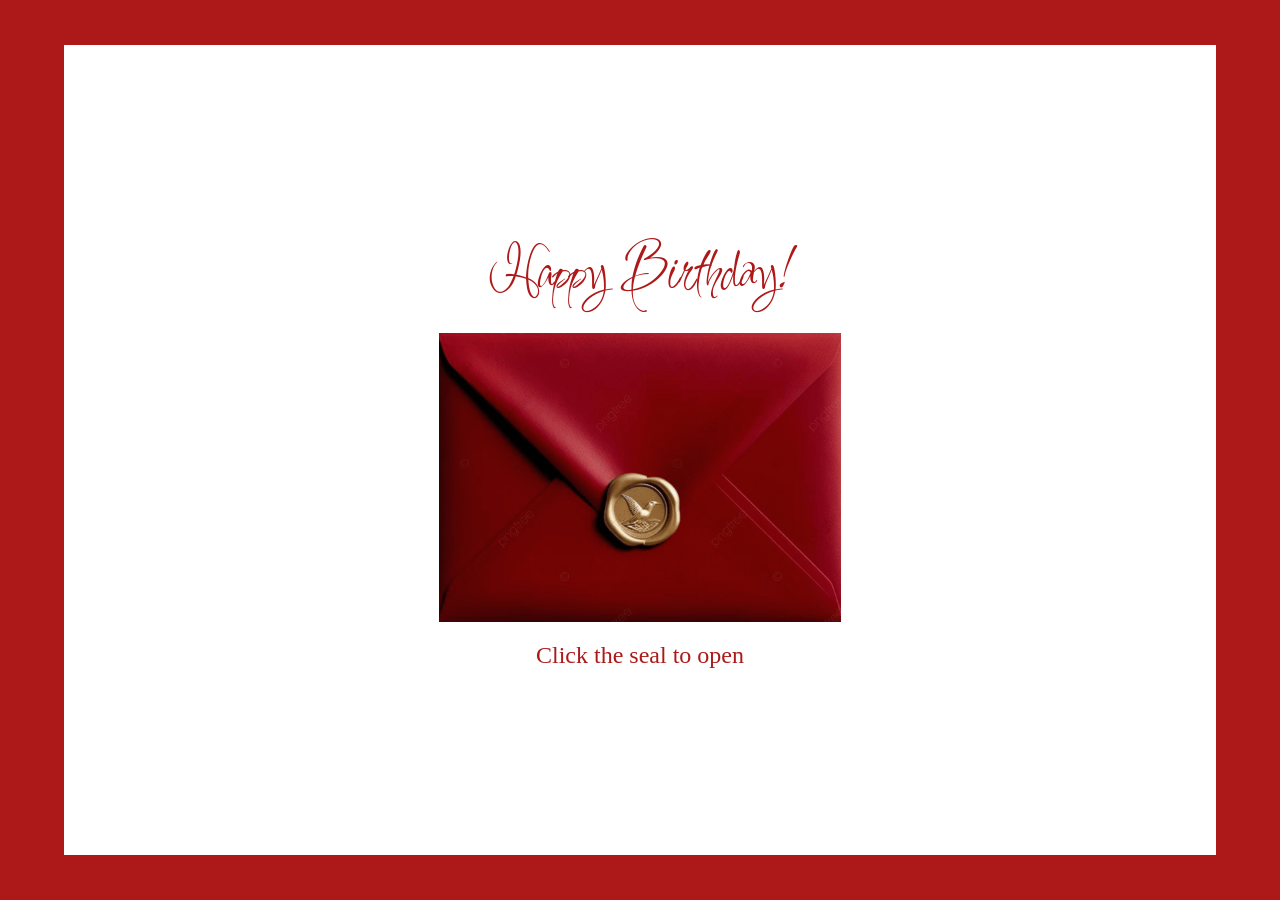
==== index.html @ fdec66ee "update file" ====
<!DOCTYPE html>
<html lang="en">
<head>
    <meta charset="UTF-8">
    <meta name="viewport" content="width=
    , initial-scale=1.0">
    <link rel="stylesheet" href="./css/index.css">
    <title>Happy Birthday Ray!</title>
</head>
<body>
<section class="greeting-landing">
  <div class="greeting-container">
    <h1 class="greeting-title inspiration-regular" >Happy Birthday!</h1>
    <img src="./Assets/img/Global/red-envelope.png" alt="Invitation Image" class="invitation-mail">
    <p class="invitation-label">Click the seal to open</p>
    <div class="link-button"></div>
  </div>
</section>

<style>
  @import url('https://fonts.googleapis.com/css2?family=Inspiration&display=swap');

  *{
    padding: 0px;
    margin: 0px;
    box-sizing: border-box;
  }
  .inspiration-regular {
    font-family: "Inspiration", cursive;
    font-weight: 400;
    font-style: normal;
  }

  .greeting-landing{
    background: #AD1919;
    height:100dvh;
    display: flex;
    justify-content: center;
    align-items: center;
  }
  .greeting-container{
    display: flex;
    flex-direction: column;
    justify-content: center;
    align-items: center;
    background:#ffffff;
    min-width: 90vw;
    min-height: 90dvh;
    margin:auto;
    position: relative;
  }
  .greeting-title{
    font-size: 64px;
    color: #AD1919;
    margin-bottom:20px;
  }
  .invitation-mail{
    max-width: 402px;
    width:75vw;
    height:auto;
    margin-bottom:20px;
  }
  .invitation-label{
    font-size: 24px;
    color:#AD1919;
  }
  .link-button{
    width: 402px;
    height: 289px;
    position: absolute;
    top: 54%;
    left: 50%;
    transform: translate(-50%, -50%);
  }
</style>

<script src="./js/index.js" defer></script>

</body>
</html>
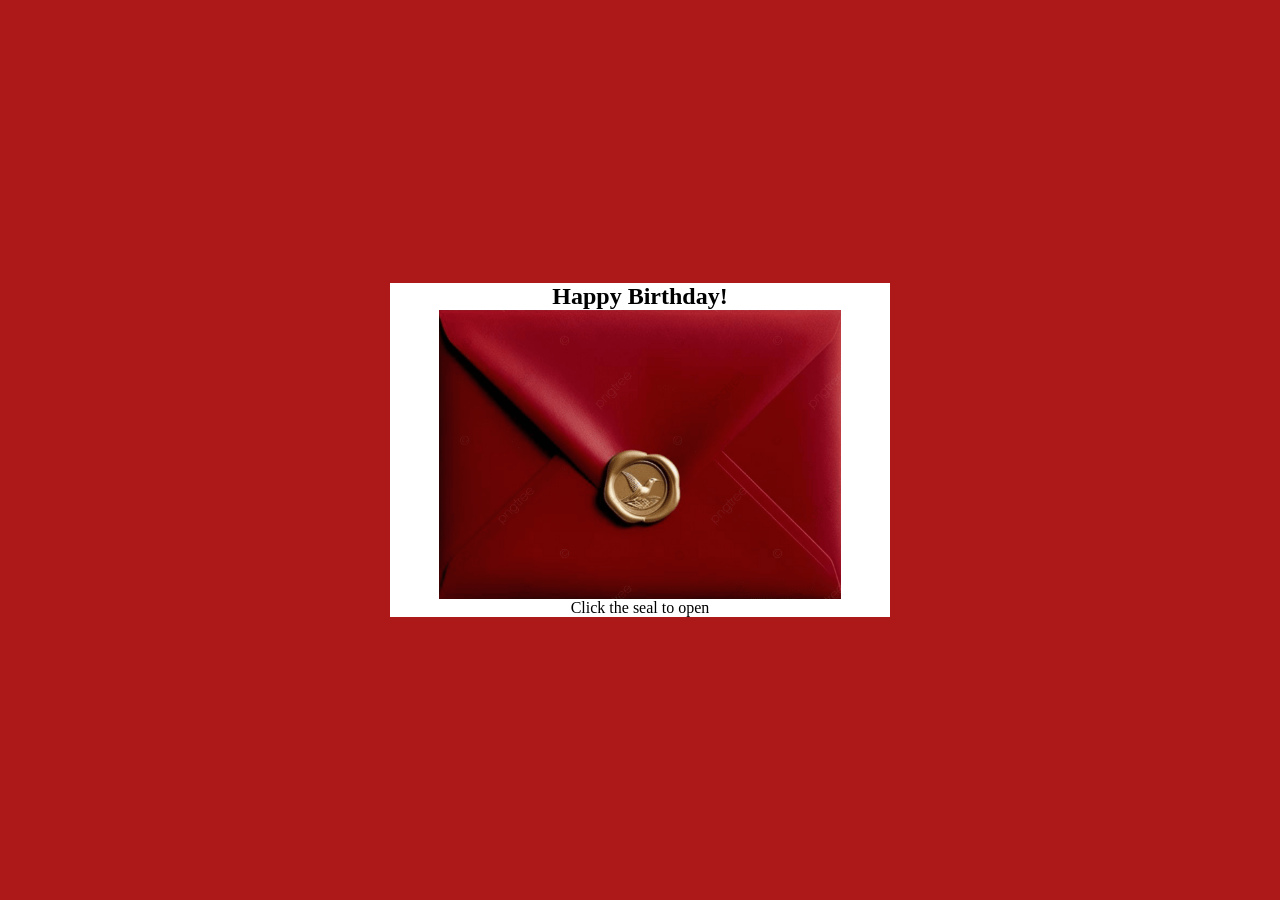
==== commit b398e67a: "update file" ====
--- a/index.html
+++ b/index.html
@@ -21,56 +21,56 @@
   @import url('https://fonts.googleapis.com/css2?family=Inspiration&display=swap');
 
   *{
-    padding: 0px;
-    margin: 0px;
-    box-sizing: border-box;
+    margin:0;
+    padding:0;
+    box-sizing:border-box;
   }
-  .inspiration-regular {
-    font-family: "Inspiration", cursive;
-    font-weight: 400;
-    font-style: normal;
+
+  html, body{
+    width:100%;
+    overflow-x:hidden;
+    background:#AD1919;
   }
 
   .greeting-landing{
-    background: #AD1919;
-    height:100dvh;
-    display: flex;
-    justify-content: center;
-    align-items: center;
+    min-height:100dvh;
+    display:flex;
+    justify-content:center;
+    align-items:center;
+
+    overflow:hidden;
   }
+
   .greeting-container{
-    display: flex;
-    flex-direction: column;
-    justify-content: center;
-    align-items: center;
-    background:#ffffff;
-    min-width: 90vw;
-    min-height: 90dvh;
-    margin:auto;
-    position: relative;
+    position:relative;
+
+    width:min(90%, 500px);
+    min-height:90%;
+
+    background:#fff;
+
+    display:flex;
+    flex-direction:column;
+    justify-content:center;
+    align-items:center;
   }
-  .greeting-title{
-    font-size: 64px;
-    color: #AD1919;
-    margin-bottom:20px;
+
+  .invitation-mail{
+    width:min(75vw, 402px);
+    height:auto;
+
+    display:block; /* removes image bottom gap */
   }
-  .invitation-mail{
-    max-width: 402px;
-    width:75vw;
-    height:auto;
-    margin-bottom:20px;
-  }
-  .invitation-label{
-    font-size: 24px;
-    color:#AD1919;
-  }
+
   .link-button{
-    width: 402px;
-    height: 289px;
-    position: absolute;
-    top: 54%;
-    left: 50%;
-    transform: translate(-50%, -50%);
+    position:absolute;
+
+    width:min(75vw, 402px);
+    aspect-ratio:402/289;
+
+    top:54%;
+    left:50%;
+    transform:translate(-50%, -50%);
   }
 </style>
 
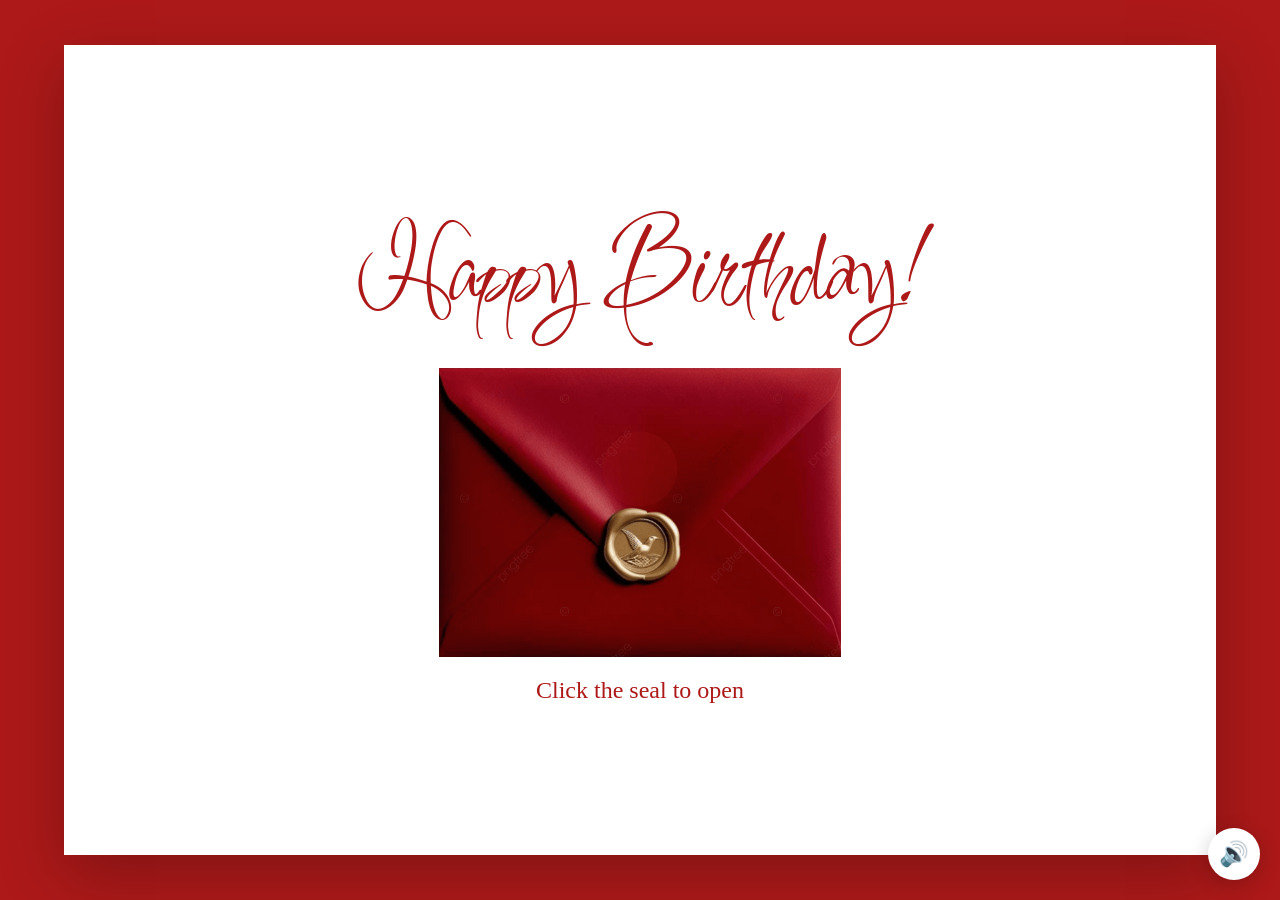
==== commit 84dea787: "updated page" ====
--- a/index.html
+++ b/index.html
@@ -1,80 +1,287 @@
 <!DOCTYPE html>
 <html lang="en">
 <head>
-    <meta charset="UTF-8">
-    <meta name="viewport" content="width=
-    , initial-scale=1.0">
-    <link rel="stylesheet" href="./css/index.css">
-    <title>Happy Birthday Ray!</title>
+  <meta charset="UTF-8">
+  <meta name="viewport" content="width=device-width, initial-scale=1.0">
+  <title>Happy Birthday Ray!</title>
+
+  <style>
+    @import url('https://fonts.googleapis.com/css2?family=Inspiration&display=swap');
+
+    * {
+      padding: 0;
+      margin: 0;
+      box-sizing: border-box;
+    }
+
+    body {
+      background: #AD1919;
+      overflow: hidden;
+    }
+
+    .inspiration-regular {
+      font-family: "Inspiration", cursive;
+      font-weight: 400;
+      font-style: normal;
+    }
+
+    .greeting-landing {
+      background: #AD1919;
+      height: 100dvh;
+      display: flex;
+      justify-content: center;
+      align-items: center;
+      padding: 20px;
+      position: relative;
+      overflow: hidden;
+    }
+
+    .greeting-landing::before,
+    .greeting-landing::after {
+      content: "❤";
+      position: absolute;
+      color: rgba(255, 255, 255, 0.2);
+      font-size: 120px;
+      animation: floatHeart 6s ease-in-out infinite;
+    }
+
+    .greeting-landing::before {
+      top: 10%;
+      left: 8%;
+    }
+
+    .greeting-landing::after {
+      bottom: 8%;
+      right: 10%;
+      animation-delay: 1.5s;
+    }
+
+    .greeting-container {
+      display: flex;
+      flex-direction: column;
+      justify-content: center;
+      align-items: center;
+      background: #ffffff;
+      width: 90vw;
+      min-height: 90dvh;
+      margin: auto;
+      position: relative;
+      overflow: hidden;
+      animation: containerEntrance 1s ease forwards;
+      box-shadow: 0 20px 60px rgba(0, 0, 0, 0.25);
+    }
+
+    .greeting-title {
+      font-size: clamp(64px, 12vw, 120px);
+      color: #AD1919;
+      margin-bottom: 20px;
+      opacity: 0;
+      animation: fadeDown 1s ease forwards;
+      animation-delay: 0.3s;
+    }
+
+    .invitation-mail {
+      max-width: 402px;
+      width: 75vw;
+      height: auto;
+      margin-bottom: 20px;
+      opacity: 0;
+      animation: envelopeEntrance 1s ease forwards, envelopeFloat 3s ease-in-out infinite;
+      animation-delay: 0.7s, 1.8s;
+    }
+
+    .invitation-label {
+      font-size: clamp(18px, 5vw, 24px);
+      color: #AD1919;
+      opacity: 0;
+      animation: fadeUp 1s ease forwards, labelPulse 1.8s ease-in-out infinite;
+      animation-delay: 1.1s, 2s;
+    }
+
+    .link-button {
+      max-width: 402px;
+      width: 75vw;
+      height: 54vw;
+      max-height: 280px;
+      position: absolute;
+      top: 53%;
+      left: 50%;
+      transform: translate(-50%, -50%);
+      cursor: pointer;
+      z-index: 5;
+      background: transparent;
+    }
+
+    .link-button::after {
+      content: "";
+      position: absolute;
+      width: 75px;
+      height: 75px;
+      border-radius: 50%;
+      background: rgba(173, 25, 25, 0.18);
+      top: 48%;
+      left: 50%;
+      transform: translate(-50%, -50%) scale(1);
+      animation: sealPulse 1.6s ease-in-out infinite;
+      pointer-events: none;
+    }
+
+    .link-button:hover::after {
+      background: rgba(173, 25, 25, 0.3);
+      transform: translate(-50%, -50%) scale(1.15);
+    }
+
+    .link-button:active {
+      transform: translate(-50%, -50%) scale(0.97);
+    }
+
+    .music-toggle{
+      position: fixed;
+      bottom: 20px;
+      right: 20px;
+      width: 52px;
+      height: 52px;
+      border-radius: 50%;
+      border: none;
+      background: white;
+      color: #AD1919;
+      font-size: 24px;
+      cursor: pointer;
+      z-index: 999;
+      box-shadow: 0 4px 20px rgba(0,0,0,0.2);
+      transition: 0.3s ease;
+    }
+
+    .music-toggle:hover{
+      transform: scale(1.08);
+    }
+
+    @keyframes containerEntrance {
+      from {
+        opacity: 0;
+        transform: scale(0.95);
+      }
+      to {
+        opacity: 1;
+        transform: scale(1);
+      }
+    }
+
+    @keyframes fadeDown {
+      from {
+        opacity: 0;
+        transform: translateY(-30px);
+      }
+      to {
+        opacity: 1;
+        transform: translateY(0);
+      }
+    }
+
+    @keyframes fadeUp {
+      from {
+        opacity: 0;
+        transform: translateY(25px);
+      }
+      to {
+        opacity: 1;
+        transform: translateY(0);
+      }
+    }
+
+    @keyframes envelopeEntrance {
+      from {
+        opacity: 0;
+        transform: translateY(40px) scale(0.9);
+      }
+      to {
+        opacity: 1;
+        transform: translateY(0) scale(1);
+      }
+    }
+
+    @keyframes envelopeFloat {
+      0%, 100% {
+        transform: translateY(0);
+      }
+      50% {
+        transform: translateY(-12px);
+      }
+    }
+
+    @keyframes labelPulse {
+      0%, 100% {
+        transform: scale(1);
+      }
+      50% {
+        transform: scale(1.05);
+      }
+    }
+
+    @keyframes sealPulse {
+      0% {
+        transform: translate(-50%, -50%) scale(0.85);
+        opacity: 0.7;
+      }
+      70% {
+        transform: translate(-50%, -50%) scale(1.35);
+        opacity: 0;
+      }
+      100% {
+        opacity: 0;
+      }
+    }
+
+    @keyframes floatHeart {
+      0%, 100% {
+        transform: translateY(0) rotate(-8deg);
+      }
+      50% {
+        transform: translateY(-25px) rotate(8deg);
+      }
+    }
+
+    @media (max-width: 480px) {
+      .greeting-container {
+        width: 92vw;
+        min-height: 88dvh;
+      }
+
+      .link-button::after {
+        width: 58px;
+        height: 58px;
+      }
+    }
+  </style>
 </head>
+
 <body>
-<section class="greeting-landing">
-  <div class="greeting-container">
-    <h1 class="greeting-title inspiration-regular" >Happy Birthday!</h1>
-    <img src="./Assets/img/Global/red-envelope.png" alt="Invitation Image" class="invitation-mail">
-    <p class="invitation-label">Click the seal to open</p>
-    <div class="link-button"></div>
-  </div>
-</section>
-
-<style>
-  @import url('https://fonts.googleapis.com/css2?family=Inspiration&display=swap');
-
-  *{
-    margin:0;
-    padding:0;
-    box-sizing:border-box;
-  }
-
-  html, body{
-    width:100%;
-    overflow-x:hidden;
-    background:#AD1919;
-  }
-
-  .greeting-landing{
-    min-height:100dvh;
-    display:flex;
-    justify-content:center;
-    align-items:center;
-
-    overflow:hidden;
-  }
-
-  .greeting-container{
-    position:relative;
-
-    width:min(90%, 500px);
-    min-height:90%;
-
-    background:#fff;
-
-    display:flex;
-    flex-direction:column;
-    justify-content:center;
-    align-items:center;
-  }
-
-  .invitation-mail{
-    width:min(75vw, 402px);
-    height:auto;
-
-    display:block; /* removes image bottom gap */
-  }
-
-  .link-button{
-    position:absolute;
-
-    width:min(75vw, 402px);
-    aspect-ratio:402/289;
-
-    top:54%;
-    left:50%;
-    transform:translate(-50%, -50%);
-  }
-</style>
-
-<script src="./js/index.js" defer></script>
-
+  <section class="greeting-landing">
+    <div class="greeting-container">
+      <h1 class="greeting-title inspiration-regular">Happy Birthday!</h1>
+
+      <img 
+        src="./Assets/img/Global/red-envelope.png" 
+        alt="Invitation Image" 
+        class="invitation-mail"
+      >
+
+      <p class="invitation-label">Click the seal to open</p>
+
+      <div 
+        class="link-button" 
+        onclick="window.location.href='./pages/happy-birthday.html'"
+        aria-label="Open birthday letter"
+      ></div>
+    </div>
+  </section>
+  <button class="music-toggle" id="musicToggle">
+    🔊
+  </button>
+
+  <audio id="bg-music" loop>
+    <source src="../Assets/music/birthday-song.mp3" type="audio/mp3">
+  </audio>
+  <script src="./js/index.js"></script>
 </body>
 </html>
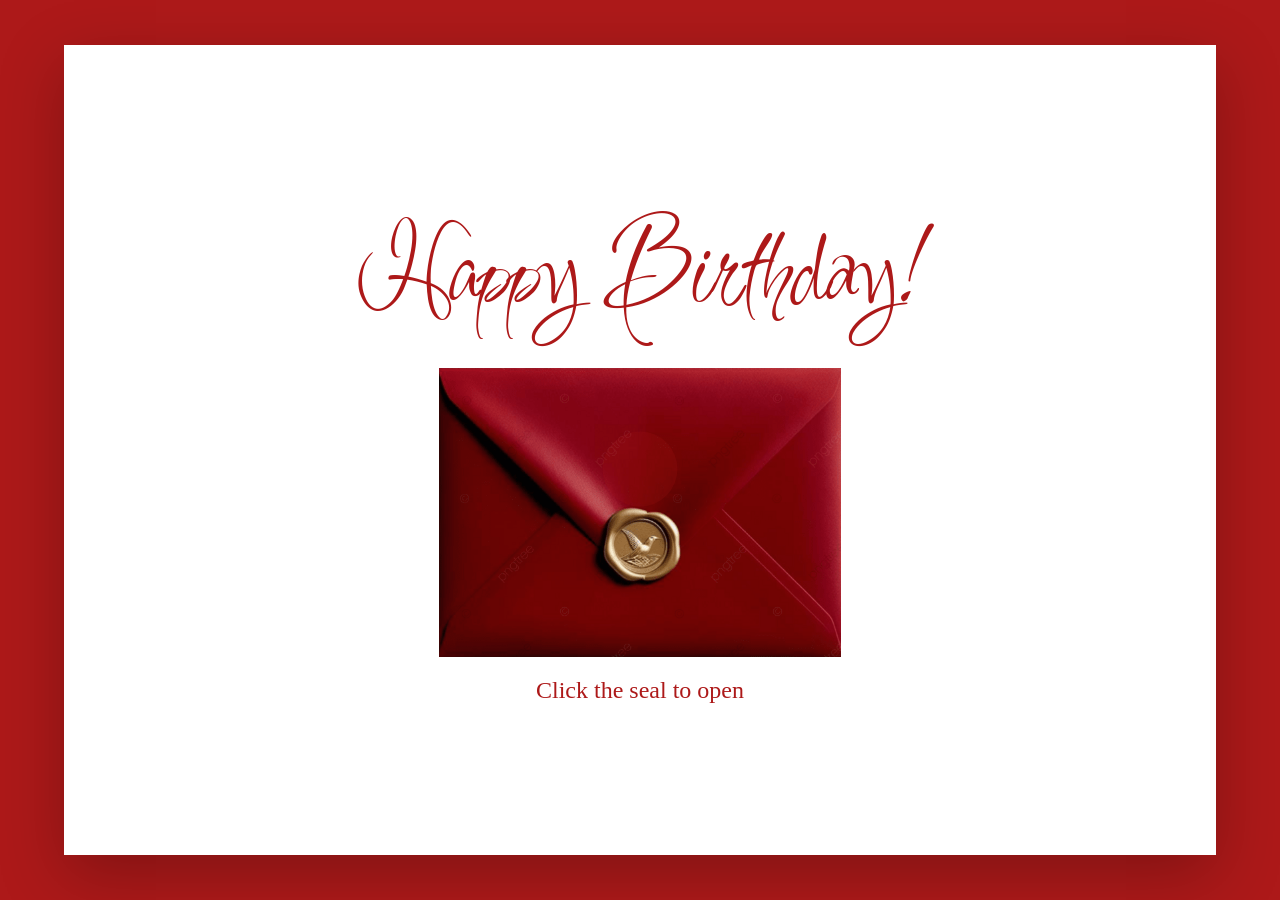
==== commit 6fa6276d: "updated page to birthday" ====
--- a/index.html
+++ b/index.html
@@ -4,255 +4,8 @@
   <meta charset="UTF-8">
   <meta name="viewport" content="width=device-width, initial-scale=1.0">
   <title>Happy Birthday Ray!</title>
-
-  <style>
-    @import url('https://fonts.googleapis.com/css2?family=Inspiration&display=swap');
-
-    * {
-      padding: 0;
-      margin: 0;
-      box-sizing: border-box;
-    }
-
-    body {
-      background: #AD1919;
-      overflow: hidden;
-    }
-
-    .inspiration-regular {
-      font-family: "Inspiration", cursive;
-      font-weight: 400;
-      font-style: normal;
-    }
-
-    .greeting-landing {
-      background: #AD1919;
-      height: 100dvh;
-      display: flex;
-      justify-content: center;
-      align-items: center;
-      padding: 20px;
-      position: relative;
-      overflow: hidden;
-    }
-
-    .greeting-landing::before,
-    .greeting-landing::after {
-      content: "❤";
-      position: absolute;
-      color: rgba(255, 255, 255, 0.2);
-      font-size: 120px;
-      animation: floatHeart 6s ease-in-out infinite;
-    }
-
-    .greeting-landing::before {
-      top: 10%;
-      left: 8%;
-    }
-
-    .greeting-landing::after {
-      bottom: 8%;
-      right: 10%;
-      animation-delay: 1.5s;
-    }
-
-    .greeting-container {
-      display: flex;
-      flex-direction: column;
-      justify-content: center;
-      align-items: center;
-      background: #ffffff;
-      width: 90vw;
-      min-height: 90dvh;
-      margin: auto;
-      position: relative;
-      overflow: hidden;
-      animation: containerEntrance 1s ease forwards;
-      box-shadow: 0 20px 60px rgba(0, 0, 0, 0.25);
-    }
-
-    .greeting-title {
-      font-size: clamp(64px, 12vw, 120px);
-      color: #AD1919;
-      margin-bottom: 20px;
-      opacity: 0;
-      animation: fadeDown 1s ease forwards;
-      animation-delay: 0.3s;
-    }
-
-    .invitation-mail {
-      max-width: 402px;
-      width: 75vw;
-      height: auto;
-      margin-bottom: 20px;
-      opacity: 0;
-      animation: envelopeEntrance 1s ease forwards, envelopeFloat 3s ease-in-out infinite;
-      animation-delay: 0.7s, 1.8s;
-    }
-
-    .invitation-label {
-      font-size: clamp(18px, 5vw, 24px);
-      color: #AD1919;
-      opacity: 0;
-      animation: fadeUp 1s ease forwards, labelPulse 1.8s ease-in-out infinite;
-      animation-delay: 1.1s, 2s;
-    }
-
-    .link-button {
-      max-width: 402px;
-      width: 75vw;
-      height: 54vw;
-      max-height: 280px;
-      position: absolute;
-      top: 53%;
-      left: 50%;
-      transform: translate(-50%, -50%);
-      cursor: pointer;
-      z-index: 5;
-      background: transparent;
-    }
-
-    .link-button::after {
-      content: "";
-      position: absolute;
-      width: 75px;
-      height: 75px;
-      border-radius: 50%;
-      background: rgba(173, 25, 25, 0.18);
-      top: 48%;
-      left: 50%;
-      transform: translate(-50%, -50%) scale(1);
-      animation: sealPulse 1.6s ease-in-out infinite;
-      pointer-events: none;
-    }
-
-    .link-button:hover::after {
-      background: rgba(173, 25, 25, 0.3);
-      transform: translate(-50%, -50%) scale(1.15);
-    }
-
-    .link-button:active {
-      transform: translate(-50%, -50%) scale(0.97);
-    }
-
-    .music-toggle{
-      position: fixed;
-      bottom: 20px;
-      right: 20px;
-      width: 52px;
-      height: 52px;
-      border-radius: 50%;
-      border: none;
-      background: white;
-      color: #AD1919;
-      font-size: 24px;
-      cursor: pointer;
-      z-index: 999;
-      box-shadow: 0 4px 20px rgba(0,0,0,0.2);
-      transition: 0.3s ease;
-    }
-
-    .music-toggle:hover{
-      transform: scale(1.08);
-    }
-
-    @keyframes containerEntrance {
-      from {
-        opacity: 0;
-        transform: scale(0.95);
-      }
-      to {
-        opacity: 1;
-        transform: scale(1);
-      }
-    }
-
-    @keyframes fadeDown {
-      from {
-        opacity: 0;
-        transform: translateY(-30px);
-      }
-      to {
-        opacity: 1;
-        transform: translateY(0);
-      }
-    }
-
-    @keyframes fadeUp {
-      from {
-        opacity: 0;
-        transform: translateY(25px);
-      }
-      to {
-        opacity: 1;
-        transform: translateY(0);
-      }
-    }
-
-    @keyframes envelopeEntrance {
-      from {
-        opacity: 0;
-        transform: translateY(40px) scale(0.9);
-      }
-      to {
-        opacity: 1;
-        transform: translateY(0) scale(1);
-      }
-    }
-
-    @keyframes envelopeFloat {
-      0%, 100% {
-        transform: translateY(0);
-      }
-      50% {
-        transform: translateY(-12px);
-      }
-    }
-
-    @keyframes labelPulse {
-      0%, 100% {
-        transform: scale(1);
-      }
-      50% {
-        transform: scale(1.05);
-      }
-    }
-
-    @keyframes sealPulse {
-      0% {
-        transform: translate(-50%, -50%) scale(0.85);
-        opacity: 0.7;
-      }
-      70% {
-        transform: translate(-50%, -50%) scale(1.35);
-        opacity: 0;
-      }
-      100% {
-        opacity: 0;
-      }
-    }
-
-    @keyframes floatHeart {
-      0%, 100% {
-        transform: translateY(0) rotate(-8deg);
-      }
-      50% {
-        transform: translateY(-25px) rotate(8deg);
-      }
-    }
-
-    @media (max-width: 480px) {
-      .greeting-container {
-        width: 92vw;
-        min-height: 88dvh;
-      }
-
-      .link-button::after {
-        width: 58px;
-        height: 58px;
-      }
-    }
-  </style>
+  <link rel="stylesheet" href="./css/index.css">
+  <link rel="stylesheet" href="./css/global.css">
 </head>
 
 <body>
@@ -275,13 +28,13 @@
       ></div>
     </div>
   </section>
-  <button class="music-toggle" id="musicToggle">
+  <!-- <button class="music-toggle" id="musicToggle">
     🔊
   </button>
 
   <audio id="bg-music" loop>
     <source src="../Assets/music/birthday-song.mp3" type="audio/mp3">
   </audio>
-  <script src="./js/index.js"></script>
+  <script src="./js/index.js"></script> -->
 </body>
 </html>
--- a/css/index.css
+++ b/css/index.css
@@ -0,0 +1,229 @@
+.greeting-landing {
+  background: #AD1919;
+  height: 100dvh;
+  display: flex;
+  justify-content: center;
+  align-items: center;
+  padding: 20px;
+  position: relative;
+  overflow: hidden;
+}
+
+.greeting-landing::before,
+.greeting-landing::after {
+  content: "❤";
+  position: absolute;
+  color: rgba(255, 255, 255, 0.2);
+  font-size: 120px;
+  animation: floatHeart 6s ease-in-out infinite;
+}
+
+.greeting-landing::before {
+  top: 10%;
+  left: 8%;
+}
+
+.greeting-landing::after {
+  bottom: 8%;
+  right: 10%;
+  animation-delay: 1.5s;
+}
+
+.greeting-container {
+  display: flex;
+  flex-direction: column;
+  justify-content: center;
+  align-items: center;
+  background: #ffffff;
+  width: 90vw;
+  min-height: 90dvh;
+  margin: auto;
+  position: relative;
+  overflow: hidden;
+  animation: containerEntrance 1s ease forwards;
+  box-shadow: 0 20px 60px rgba(0, 0, 0, 0.25);
+}
+
+.greeting-title {
+  font-size: clamp(64px, 12vw, 120px);
+  color: #AD1919;
+  margin-bottom: 20px;
+  opacity: 0;
+  animation: fadeDown 1s ease forwards;
+  animation-delay: 0.3s;
+}
+
+.invitation-mail {
+  max-width: 402px;
+  width: 75vw;
+  height: auto;
+  margin-bottom: 20px;
+  opacity: 0;
+  animation: envelopeEntrance 1s ease forwards, envelopeFloat 3s ease-in-out infinite;
+  animation-delay: 0.7s, 1.8s;
+}
+
+.invitation-label {
+  font-size: clamp(18px, 5vw, 24px);
+  color: #AD1919;
+  opacity: 0;
+  animation: fadeUp 1s ease forwards, labelPulse 1.8s ease-in-out infinite;
+  animation-delay: 1.1s, 2s;
+}
+
+.link-button {
+  max-width: 402px;
+  width: 75vw;
+  height: 54vw;
+  max-height: 280px;
+  position: absolute;
+  top: 53%;
+  left: 50%;
+  transform: translate(-50%, -50%);
+  cursor: pointer;
+  z-index: 5;
+  background: transparent;
+  user-select: none;
+}
+
+.link-button::after {
+  content: "";
+  position: absolute;
+  width: 75px;
+  height: 75px;
+  border-radius: 50%;
+  background: rgba(173, 25, 25, 0.18);
+  top: 48%;
+  left: 50%;
+  transform: translate(-50%, -50%) scale(1);
+  animation: sealPulse 1.6s ease-in-out infinite;
+  pointer-events: none;
+}
+
+.link-button:hover::after {
+  background: rgba(173, 25, 25, 0.3);
+  transform: translate(-50%, -50%) scale(1.15);
+}
+
+.link-button:active {
+  transform: translate(-50%, -50%) scale(0.97);
+}
+
+.music-toggle{
+  position: fixed;
+  bottom: 20px;
+  right: 20px;
+  width: 52px;
+  height: 52px;
+  border-radius: 50%;
+  border: none;
+  background: white;
+  color: #AD1919;
+  font-size: 24px;
+  cursor: pointer;
+  z-index: 999;
+  box-shadow: 0 4px 20px rgba(0,0,0,0.2);
+  transition: 0.3s ease;
+  user-select: none;
+}
+
+.music-toggle:hover{
+  transform: scale(1.08);
+}
+
+@keyframes containerEntrance {
+  from {
+    opacity: 0;
+    transform: scale(0.95);
+  }
+  to {
+    opacity: 1;
+    transform: scale(1);
+  }
+}
+
+@keyframes fadeDown {
+  from {
+    opacity: 0;
+    transform: translateY(-30px);
+  }
+  to {
+    opacity: 1;
+    transform: translateY(0);
+  }
+}
+
+@keyframes fadeUp {
+  from {
+    opacity: 0;
+    transform: translateY(25px);
+  }
+  to {
+    opacity: 1;
+    transform: translateY(0);
+  }
+}
+
+@keyframes envelopeEntrance {
+  from {
+    opacity: 0;
+    transform: translateY(40px) scale(0.9);
+  }
+  to {
+    opacity: 1;
+    transform: translateY(0) scale(1);
+  }
+}
+
+@keyframes envelopeFloat {
+  0%, 100% {
+    transform: translateY(0);
+  }
+  50% {
+    transform: translateY(-12px);
+  }
+}
+
+@keyframes labelPulse {
+  0%, 100% {
+    transform: scale(1);
+  }
+  50% {
+    transform: scale(1.05);
+  }
+}
+
+@keyframes sealPulse {
+  0% {
+    transform: translate(-50%, -50%) scale(0.85);
+    opacity: 0.7;
+  }
+  70% {
+    transform: translate(-50%, -50%) scale(1.35);
+    opacity: 0;
+  }
+  100% {
+    opacity: 0;
+  }
+}
+
+@keyframes floatHeart {
+  0%, 100% {
+    transform: translateY(0) rotate(-8deg);
+  }
+  50% {
+    transform: translateY(-25px) rotate(8deg);
+  }
+}
+
+@media (max-width: 480px) {
+  .greeting-container {
+    width: 92vw;
+    min-height: 88dvh;
+  }
+
+  .link-button::after {
+    width: 58px;
+    height: 58px;
+  }
+}
--- a/css/global.css
+++ b/css/global.css
@@ -0,0 +1,20 @@
+@import url('https://fonts.googleapis.com/css2?family=Inspiration&display=swap');
+
+* {
+  padding: 0;
+  margin: 0;
+  box-sizing: border-box;
+}
+
+body {
+  background: #AD1919;
+  overflow: hidden;
+  margin: 0px;
+  height: 0px;
+}
+
+.inspiration-regular {
+  font-family: "Inspiration", cursive;
+  font-weight: 400;
+  font-style: normal;
+}
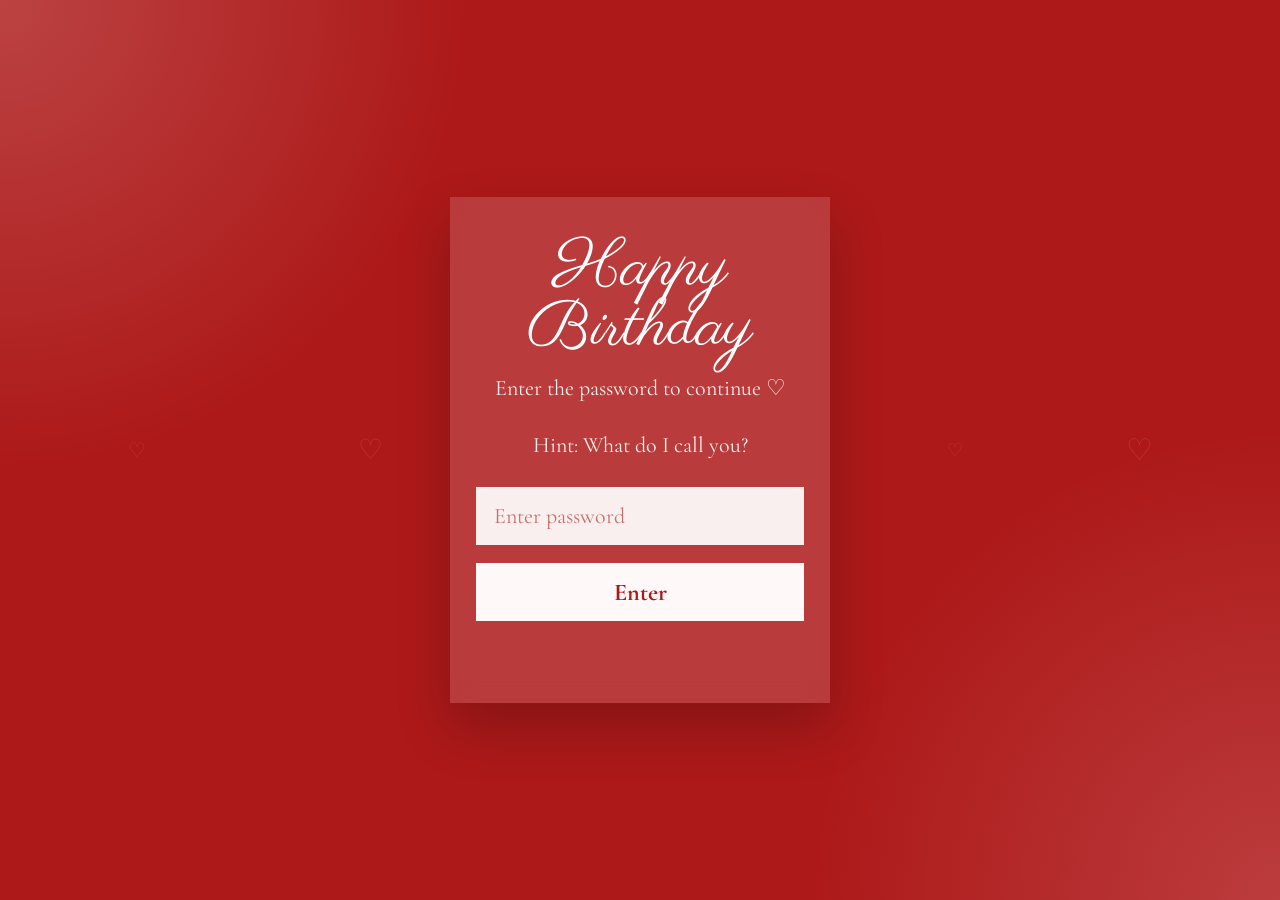
==== commit ab9458fd: "updated page" ====
--- a/index.html
+++ b/index.html
@@ -1,40 +1,268 @@
 <!DOCTYPE html>
 <html lang="en">
 <head>
-  <meta charset="UTF-8">
-  <meta name="viewport" content="width=device-width, initial-scale=1.0">
+  <meta charset="UTF-8" />
+  <meta name="viewport" content="width=device-width, initial-scale=1.0"/>
   <title>Happy Birthday Ray!</title>
-  <link rel="stylesheet" href="./css/index.css">
-  <link rel="stylesheet" href="./css/global.css">
+
+  <link rel="preconnect" href="https://fonts.googleapis.com">
+  <link rel="preconnect" href="https://fonts.gstatic.com" crossorigin>
+  <link rel="icon" type="image/png" href="./Assets/Icons/favicon.png">
+
+  <link href="https://fonts.googleapis.com/css2?family=Parisienne&family=Cormorant+Garamond:wght@500;600;700&display=swap" rel="stylesheet">
+
+  <style>
+
+    *{
+      margin:0;
+      padding:0;
+      box-sizing:border-box;
+    }
+
+    html,
+    body{
+      width:100%;
+      min-height:100dvh;
+      overflow:hidden;
+    }
+
+    body{
+      background:
+      radial-gradient(circle at top left, rgba(255,255,255,0.18), transparent 30%),
+      radial-gradient(circle at bottom right, rgba(255,220,225,0.18), transparent 30%),
+      #AD1919;
+
+      display:flex;
+      justify-content:center;
+      align-items:center;
+
+      padding:20px;
+
+      font-family:"Cormorant Garamond", serif;
+      position:relative;
+    }
+
+    /* floating hearts */
+
+    .heart{
+      position:absolute;
+      color:rgba(255,255,255,0.12);
+      animation:floatHeart linear infinite;
+      pointer-events:none;
+    }
+
+    .heart:nth-child(1){
+      left:10%;
+      font-size:20px;
+      animation-duration:10s;
+    }
+
+    .heart:nth-child(2){
+      left:28%;
+      font-size:28px;
+      animation-duration:13s;
+      animation-delay:2s;
+    }
+
+    .heart:nth-child(3){
+      left:50%;
+      font-size:24px;
+      animation-duration:12s;
+      animation-delay:1s;
+    }
+
+    .heart:nth-child(4){
+      left:74%;
+      font-size:18px;
+      animation-duration:15s;
+      animation-delay:3s;
+    }
+
+    .heart:nth-child(5){
+      left:88%;
+      font-size:30px;
+      animation-duration:11s;
+    }
+
+    @keyframes floatHeart{
+
+      from{
+        transform:translateY(110vh) rotate(0deg);
+        opacity:0;
+      }
+
+      20%{
+        opacity:1;
+      }
+
+      to{
+        transform:translateY(-120px) rotate(360deg);
+        opacity:0;
+      }
+    }
+
+    .password-box{
+      width:100%;
+      max-width:380px;
+
+      background:rgba(255,255,255,0.15);
+
+      backdrop-filter:blur(12px);
+
+      padding:42px 26px;
+
+      text-align:center;
+
+      box-shadow:
+      0 25px 50px rgba(0,0,0,0.22);
+
+      position:relative;
+      z-index:2;
+
+      animation:fadeUp 1s ease forwards;
+    }
+
+    .title{
+      font-family:"Parisienne", cursive;
+      font-size:64px;
+      color:white;
+      font-weight:400;
+      line-height:0.95;
+      margin-bottom:14px;
+    }
+
+    .subtitle{
+      color:rgba(255,255,255,0.92);
+      font-size:22px;
+      line-height:1.3;
+      margin-bottom:28px;
+    }
+
+    .password-input{
+      width:100%;
+      height:58px;
+
+      border:none;
+      outline:none;
+
+      background:rgba(255,255,255,0.92);
+
+      padding:0 18px;
+
+      font-size:22px;
+      font-family:"Cormorant Garamond", serif;
+
+      color:#AD1919;
+
+      margin-bottom:18px;
+    }
+
+    .password-input::placeholder{
+      color:#AD1919;
+      opacity:0.6;
+    }
+
+    .enter-btn{
+      width:100%;
+      height:58px;
+
+      border:none;
+      outline:none;
+
+      background:#fff8f8;
+
+      color:#AD1919;
+
+      font-size:24px;
+      font-weight:700;
+
+      cursor:pointer;
+
+      font-family:"Cormorant Garamond", serif;
+
+      transition:.3s ease;
+    }
+
+    .enter-btn:hover{
+      transform:translateY(-2px);
+      opacity:.9;
+    }
+
+    .error-text{
+      color:#ffe0e0;
+      margin-top:16px;
+      font-size:18px;
+      min-height:24px;
+    }
+
+    @keyframes fadeUp{
+
+      from{
+        opacity:0;
+        transform:translateY(25px);
+      }
+
+      to{
+        opacity:1;
+        transform:translateY(0px);
+      }
+    }
+
+    @media(max-width:380px){
+
+      .title{
+        font-size:54px;
+      }
+
+      .subtitle{
+        font-size:20px;
+      }
+
+      .password-input{
+        font-size:20px;
+      }
+    }
+
+  </style>
 </head>
 
 <body>
-  <section class="greeting-landing">
-    <div class="greeting-container">
-      <h1 class="greeting-title inspiration-regular">Happy Birthday!</h1>
-
-      <img 
-        src="./Assets/img/Global/red-envelope.png" 
-        alt="Invitation Image" 
-        class="invitation-mail"
-      >
-
-      <p class="invitation-label">Click the seal to open</p>
-
-      <div 
-        class="link-button" 
-        onclick="window.location.href='./pages/happy-birthday.html'"
-        aria-label="Open birthday letter"
-      ></div>
-    </div>
-  </section>
-  <!-- <button class="music-toggle" id="musicToggle">
-    🔊
-  </button>
-
-  <audio id="bg-music" loop>
-    <source src="../Assets/music/birthday-song.mp3" type="audio/mp3">
-  </audio>
-  <script src="./js/index.js"></script> -->
+
+  <!-- hearts -->
+
+  <div class="heart">♡</div>
+  <div class="heart">♡</div>
+  <div class="heart">♡</div>
+  <div class="heart">♡</div>
+  <div class="heart">♡</div>
+
+  <main class="password-box">
+
+    <h1 class="title">
+      Happy Birthday
+    </h1>
+
+    <p class="subtitle">
+      Enter the password to continue ♡
+    </p>
+    <p class="subtitle">Hint: What do I call you?</p>
+
+    <input
+      type="password"
+      id="passwordInput"
+      class="password-input"
+      placeholder="Enter password"
+    >
+
+    <button class="enter-btn" id="enterBtn">
+      Enter
+    </button>
+
+    <p class="error-text" id="errorText"></p>
+
+  </main>
+
+<script defer src="./js/password.js"></script>
+
 </body>
 </html>
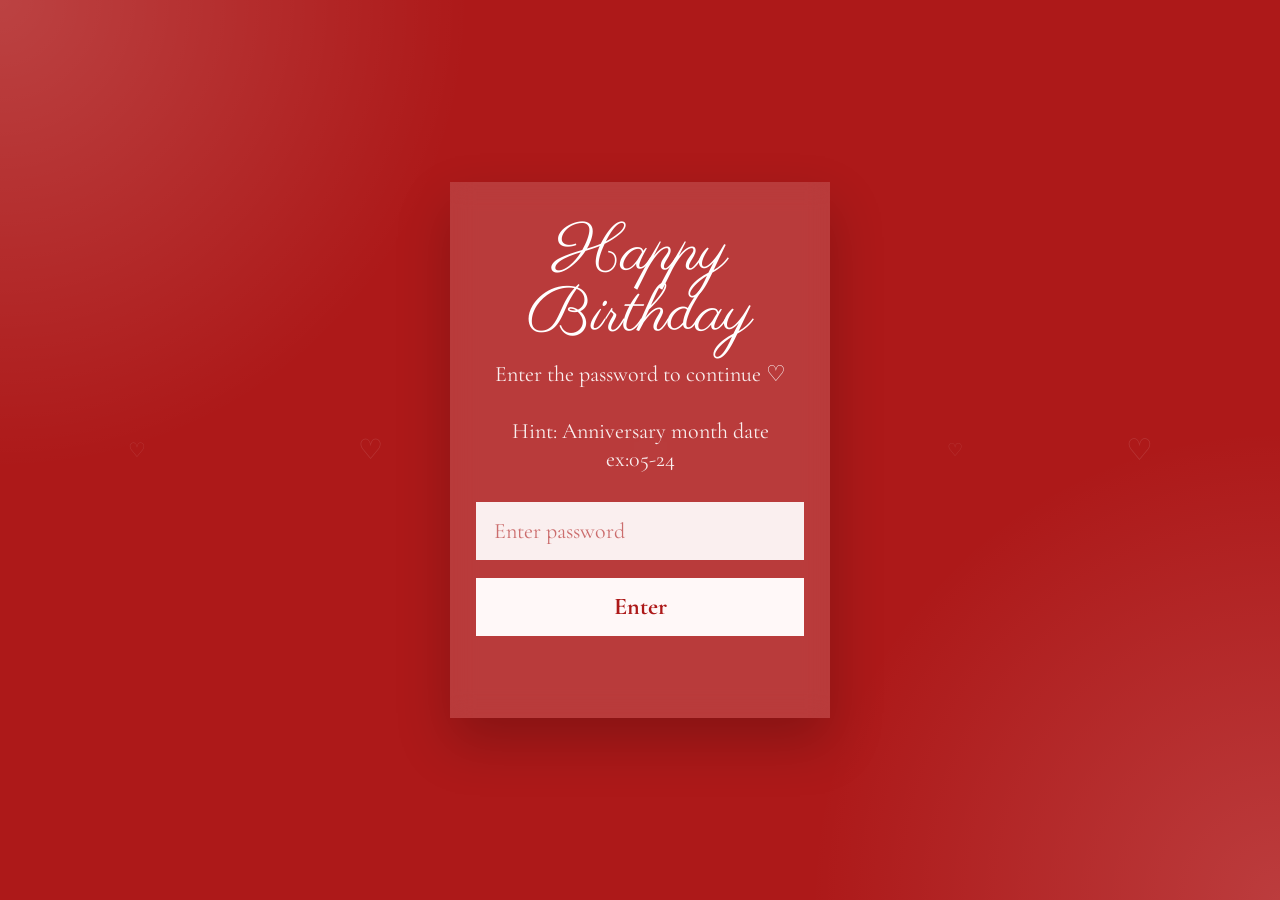
==== commit c1a138a4: "updated page" ====
--- a/index.html
+++ b/index.html
@@ -245,7 +245,7 @@
     <p class="subtitle">
       Enter the password to continue ♡
     </p>
-    <p class="subtitle">Hint: What do I call you?</p>
+    <p class="subtitle">Hint: Anniversary month date <br> ex:05-24</p>
 
     <input
       type="password"
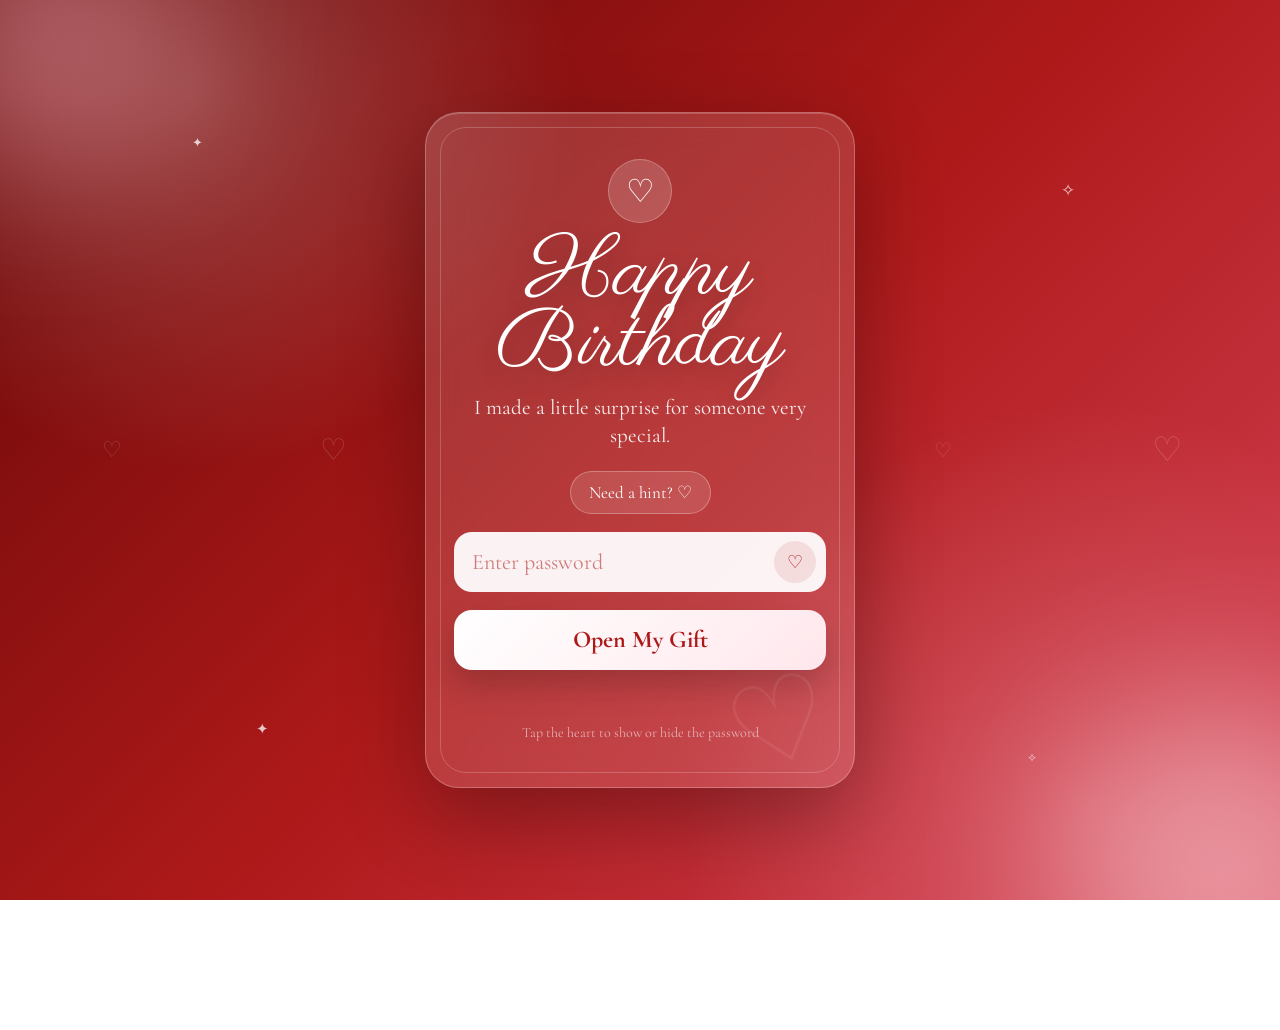
==== commit ebe20cf2: "updated content" ====
--- a/index.html
+++ b/index.html
@@ -9,226 +9,369 @@
   <link rel="preconnect" href="https://fonts.gstatic.com" crossorigin>
   <link rel="icon" type="image/png" href="./Assets/Icons/favicon.png">
 
-  <link href="https://fonts.googleapis.com/css2?family=Parisienne&family=Cormorant+Garamond:wght@500;600;700&display=swap" rel="stylesheet">
+  <link href="https://fonts.googleapis.com/css2?family=Parisienne&family=Cormorant+Garamond:wght@400;500;600;700&display=swap" rel="stylesheet">
 
   <style>
-
-    *{
-      margin:0;
-      padding:0;
-      box-sizing:border-box;
+    * {
+      margin: 0;
+      padding: 0;
+      box-sizing: border-box;
     }
 
     html,
-    body{
-      width:100%;
-      min-height:100dvh;
-      overflow:hidden;
-    }
-
-    body{
+    body {
+      width: 100%;
+      min-height: 100dvh;
+      overflow: hidden;
+    }
+
+    body {
       background:
-      radial-gradient(circle at top left, rgba(255,255,255,0.18), transparent 30%),
-      radial-gradient(circle at bottom right, rgba(255,220,225,0.18), transparent 30%),
-      #AD1919;
-
-      display:flex;
-      justify-content:center;
-      align-items:center;
-
-      padding:20px;
-
-      font-family:"Cormorant Garamond", serif;
-      position:relative;
-    }
-
-    /* floating hearts */
-
-    .heart{
-      position:absolute;
-      color:rgba(255,255,255,0.12);
-      animation:floatHeart linear infinite;
-      pointer-events:none;
-    }
-
-    .heart:nth-child(1){
-      left:10%;
-      font-size:20px;
-      animation-duration:10s;
-    }
-
-    .heart:nth-child(2){
-      left:28%;
-      font-size:28px;
-      animation-duration:13s;
-      animation-delay:2s;
-    }
-
-    .heart:nth-child(3){
-      left:50%;
-      font-size:24px;
-      animation-duration:12s;
-      animation-delay:1s;
-    }
-
-    .heart:nth-child(4){
-      left:74%;
-      font-size:18px;
-      animation-duration:15s;
-      animation-delay:3s;
-    }
-
-    .heart:nth-child(5){
-      left:88%;
-      font-size:30px;
-      animation-duration:11s;
-    }
-
-    @keyframes floatHeart{
-
-      from{
-        transform:translateY(110vh) rotate(0deg);
-        opacity:0;
-      }
-
-      20%{
-        opacity:1;
-      }
-
-      to{
-        transform:translateY(-120px) rotate(360deg);
-        opacity:0;
-      }
-    }
-
-    .password-box{
-      width:100%;
-      max-width:380px;
-
-      background:rgba(255,255,255,0.15);
-
-      backdrop-filter:blur(12px);
-
-      padding:42px 26px;
-
-      text-align:center;
-
+        radial-gradient(circle at 15% 10%, rgba(255,255,255,.22), transparent 28%),
+        radial-gradient(circle at 85% 90%, rgba(255,205,215,.24), transparent 30%),
+        linear-gradient(135deg, #660707 0%, #AD1919 50%, #d64255 100%);
+      display: flex;
+      justify-content: center;
+      align-items: center;
+      padding: 18px;
+      font-family: "Cormorant Garamond", serif;
+      position: relative;
+    }
+
+    .bg-glow {
+      position: absolute;
+      border-radius: 50%;
+      filter: blur(80px);
+      opacity: .42;
+      pointer-events: none;
+    }
+
+    .bg-glow.one {
+      width: 260px;
+      height: 260px;
+      background: #ffb6c6;
+      top: -90px;
+      left: -80px;
+    }
+
+    .bg-glow.two {
+      width: 320px;
+      height: 320px;
+      background: #fff1f3;
+      bottom: -130px;
+      right: -110px;
+    }
+
+    .heart,
+    .sparkle {
+      position: absolute;
+      pointer-events: none;
+      z-index: 1;
+    }
+
+    .heart {
+      color: rgba(255,255,255,.18);
+      animation: floatHeart linear infinite;
+    }
+
+    .heart:nth-child(3) { left: 8%; font-size: 22px; animation-duration: 10s; }
+    .heart:nth-child(4) { left: 25%; font-size: 30px; animation-duration: 13s; animation-delay: 1.5s; }
+    .heart:nth-child(5) { left: 52%; font-size: 24px; animation-duration: 12s; animation-delay: .8s; }
+    .heart:nth-child(6) { left: 73%; font-size: 20px; animation-duration: 15s; animation-delay: 2.6s; }
+    .heart:nth-child(7) { left: 90%; font-size: 34px; animation-duration: 11s; animation-delay: .4s; }
+
+    .sparkle {
+      color: rgba(255,255,255,.76);
+      animation: twinkle 2.5s ease-in-out infinite;
+    }
+
+    .sparkle:nth-child(8) { top: 15%; left: 15%; font-size: 13px; }
+    .sparkle:nth-child(9) { top: 20%; right: 16%; font-size: 17px; animation-delay: .8s; }
+    .sparkle:nth-child(10) { bottom: 18%; left: 20%; font-size: 15px; animation-delay: 1.3s; }
+    .sparkle:nth-child(11) { bottom: 15%; right: 19%; font-size: 12px; animation-delay: 1.8s; }
+
+    .password-box {
+      width: 100%;
+      max-width: 430px;
+      min-height: 610px;
+      padding: 46px 28px;
+      border-radius: 34px;
+      background: rgba(255,255,255,.14);
+      backdrop-filter: blur(18px);
+      border: 1px solid rgba(255,255,255,.25);
       box-shadow:
-      0 25px 50px rgba(0,0,0,0.22);
-
-      position:relative;
-      z-index:2;
-
-      animation:fadeUp 1s ease forwards;
-    }
-
-    .title{
-      font-family:"Parisienne", cursive;
-      font-size:64px;
-      color:white;
-      font-weight:400;
-      line-height:0.95;
-      margin-bottom:14px;
-    }
-
-    .subtitle{
-      color:rgba(255,255,255,0.92);
-      font-size:22px;
-      line-height:1.3;
-      margin-bottom:28px;
-    }
-
-    .password-input{
-      width:100%;
-      height:58px;
-
-      border:none;
-      outline:none;
-
-      background:rgba(255,255,255,0.92);
-
-      padding:0 18px;
-
-      font-size:22px;
-      font-family:"Cormorant Garamond", serif;
-
-      color:#AD1919;
-
-      margin-bottom:18px;
-    }
-
-    .password-input::placeholder{
-      color:#AD1919;
-      opacity:0.6;
-    }
-
-    .enter-btn{
-      width:100%;
-      height:58px;
-
-      border:none;
-      outline:none;
-
-      background:#fff8f8;
-
-      color:#AD1919;
-
-      font-size:24px;
-      font-weight:700;
-
-      cursor:pointer;
-
-      font-family:"Cormorant Garamond", serif;
-
-      transition:.3s ease;
-    }
-
-    .enter-btn:hover{
-      transform:translateY(-2px);
-      opacity:.9;
-    }
-
-    .error-text{
-      color:#ffe0e0;
-      margin-top:16px;
-      font-size:18px;
-      min-height:24px;
-    }
-
-    @keyframes fadeUp{
-
-      from{
-        opacity:0;
-        transform:translateY(25px);
-      }
-
-      to{
-        opacity:1;
-        transform:translateY(0px);
-      }
-    }
-
-    @media(max-width:380px){
-
-      .title{
-        font-size:54px;
-      }
-
-      .subtitle{
-        font-size:20px;
-      }
-
-      .password-input{
-        font-size:20px;
-      }
-    }
-
+        0 28px 85px rgba(0,0,0,.32),
+        inset 0 1px 0 rgba(255,255,255,.18);
+      text-align: center;
+      position: relative;
+      z-index: 3;
+      overflow: hidden;
+      animation: fadeUp 1s ease forwards;
+    }
+
+    .password-box::before {
+      content: "";
+      position: absolute;
+      inset: 14px;
+      border: 1px solid rgba(255,255,255,.2);
+      border-radius: 26px;
+      pointer-events: none;
+    }
+
+    .password-box::after {
+      content: "♡";
+      position: absolute;
+      right: 22px;
+      bottom: -8px;
+      font-size: 115px;
+      color: rgba(255,255,255,.07);
+      transform: rotate(-18deg);
+    }
+
+    .lock-heart {
+      width: 64px;
+      height: 64px;
+      margin: 0 auto 16px;
+      border-radius: 50%;
+      background: rgba(255,255,255,.16);
+      border: 1px solid rgba(255,255,255,.26);
+      display: flex;
+      align-items: center;
+      justify-content: center;
+      color: white;
+      font-size: 32px;
+      animation: heartBeat 1.9s ease-in-out infinite;
+    }
+
+    .title {
+      font-family: "Parisienne", cursive;
+      font-size: clamp(60px, 16vw, 82px);
+      color: white;
+      font-weight: 400;
+      line-height: .86;
+      margin-bottom: 14px;
+      text-shadow: 0 8px 24px rgba(0,0,0,.22);
+    }
+
+    .subtitle {
+      color: rgba(255,255,255,.92);
+      font-size: 21px;
+      line-height: 1.35;
+      margin-bottom: 20px;
+    }
+
+    .hint-btn {
+      border: 1px solid rgba(255,255,255,.28);
+      background: rgba(255,255,255,.12);
+      color: white;
+      font-family: "Cormorant Garamond", serif;
+      font-size: 17px;
+      padding: 10px 18px;
+      border-radius: 999px;
+      cursor: pointer;
+      margin-bottom: 18px;
+    }
+
+    .hint-text {
+      max-height: 0;
+      overflow: hidden;
+      color: rgba(255,255,255,.78);
+      font-size: 17px;
+      line-height: 1.45;
+      transition: .35s ease;
+    }
+
+    .hint-text.show {
+      max-height: 80px;
+      margin-bottom: 18px;
+    }
+
+    .input-wrap {
+      position: relative;
+      margin-bottom: 18px;
+    }
+
+    .password-input {
+      width: 100%;
+      height: 60px;
+      border: none;
+      outline: none;
+      border-radius: 18px;
+      background: rgba(255,255,255,.94);
+      padding: 0 58px 0 18px;
+      font-size: 22px;
+      font-family: "Cormorant Garamond", serif;
+      color: #AD1919;
+      transition: .3s ease;
+    }
+
+    .password-input:focus {
+      transform: translateY(-2px);
+      box-shadow:
+        0 0 0 4px rgba(255,255,255,.16),
+        0 14px 30px rgba(0,0,0,.16);
+    }
+
+    .password-input::placeholder {
+      color: #AD1919;
+      opacity: .55;
+    }
+
+    .toggle-password {
+      position: absolute;
+      right: 10px;
+      top: 50%;
+      transform: translateY(-50%);
+      width: 42px;
+      height: 42px;
+      border: none;
+      border-radius: 50%;
+      background: rgba(173,25,25,.1);
+      color: #AD1919;
+      cursor: pointer;
+      font-size: 18px;
+    }
+
+    .enter-btn {
+      width: 100%;
+      height: 60px;
+      border: none;
+      outline: none;
+      border-radius: 18px;
+      background: linear-gradient(135deg, #fff, #ffe7ec);
+      color: #AD1919;
+      font-size: 24px;
+      font-weight: 700;
+      cursor: pointer;
+      font-family: "Cormorant Garamond", serif;
+      transition: .3s ease;
+      box-shadow: 0 16px 32px rgba(0,0,0,.18);
+      position: relative;
+      overflow: hidden;
+    }
+
+    .enter-btn::before {
+      content: "";
+      position: absolute;
+      inset: 0;
+      background: linear-gradient(120deg, transparent, rgba(255,255,255,.8), transparent);
+      transform: translateX(-120%);
+      transition: .7s ease;
+    }
+
+    .enter-btn:hover {
+      transform: translateY(-3px) scale(1.01);
+      box-shadow: 0 22px 42px rgba(0,0,0,.23);
+    }
+
+    .enter-btn:hover::before {
+      transform: translateX(120%);
+    }
+
+    .enter-btn:active {
+      transform: scale(.98);
+    }
+
+    .error-text {
+      color: #ffe0e0;
+      margin-top: 18px;
+      font-size: 18px;
+      min-height: 24px;
+    }
+
+    .mobile-note {
+      margin-top: 12px;
+      color: rgba(255,255,255,.58);
+      font-size: 14px;
+    }
+
+    @keyframes floatHeart {
+      from {
+        transform: translateY(110vh) rotate(0deg);
+        opacity: 0;
+      }
+
+      18% {
+        opacity: 1;
+      }
+
+      to {
+        transform: translateY(-130px) rotate(360deg);
+        opacity: 0;
+      }
+    }
+
+    @keyframes twinkle {
+      0%,100% {
+        opacity: .25;
+        transform: scale(1);
+      }
+
+      50% {
+        opacity: 1;
+        transform: scale(1.55);
+      }
+    }
+
+    @keyframes fadeUp {
+      from {
+        opacity: 0;
+        transform: translateY(26px) scale(.96);
+      }
+
+      to {
+        opacity: 1;
+        transform: translateY(0) scale(1);
+      }
+    }
+
+    @keyframes heartBeat {
+      0%,100% {
+        transform: scale(1);
+      }
+
+      50% {
+        transform: scale(1.14);
+      }
+    }
+
+    @media(max-width: 480px) {
+      body {
+        padding: 14px;
+      }
+
+      .password-box {
+        min-height: 88dvh;
+        padding: 42px 22px;
+        border-radius: 30px;
+      }
+
+      .subtitle {
+        font-size: 20px;
+      }
+
+      .password-input,
+      .enter-btn {
+        height: 58px;
+      }
+    }
+
+    @media(max-width: 360px) {
+      .title {
+        font-size: 56px;
+      }
+
+      .subtitle {
+        font-size: 18px;
+      }
+    }
   </style>
 </head>
 
 <body>
 
-  <!-- hearts -->
+  <div class="bg-glow one"></div>
+  <div class="bg-glow two"></div>
 
   <div class="heart">♡</div>
   <div class="heart">♡</div>
@@ -236,33 +379,78 @@
   <div class="heart">♡</div>
   <div class="heart">♡</div>
 
+  <div class="sparkle">✦</div>
+  <div class="sparkle">✧</div>
+  <div class="sparkle">✦</div>
+  <div class="sparkle">✧</div>
+
   <main class="password-box">
+
+    <div class="lock-heart">♡</div>
 
     <h1 class="title">
       Happy Birthday
     </h1>
 
     <p class="subtitle">
-      Enter the password to continue ♡
+      I made a little surprise for someone very special.
     </p>
-    <p class="subtitle">Hint: Anniversary month date <br> ex:05-24</p>
-
-    <input
-      type="password"
-      id="passwordInput"
-      class="password-input"
-      placeholder="Enter password"
-    >
+
+    <button class="hint-btn" type="button" id="hintBtn">
+      Need a hint? ♡
+    </button>
+
+    <p class="hint-text" id="hintText">
+      Anniversary month and date <br>
+      example: 05-24
+    </p>
+
+    <div class="input-wrap">
+      <input
+        type="password"
+        id="passwordInput"
+        class="password-input"
+        placeholder="Enter password"
+      >
+
+      <button class="toggle-password" type="button" id="togglePassword" aria-label="Show password">
+        ♡
+      </button>
+    </div>
 
     <button class="enter-btn" id="enterBtn">
-      Enter
+      Open My Gift
     </button>
 
     <p class="error-text" id="errorText"></p>
 
+    <p class="mobile-note">
+      Tap the heart to show or hide the password
+    </p>
+
   </main>
 
-<script defer src="./js/password.js"></script>
+  <script>
+    const hintBtn = document.getElementById("hintBtn");
+    const hintText = document.getElementById("hintText");
+    const togglePassword = document.getElementById("togglePassword");
+    const passwordInput = document.getElementById("passwordInput");
+
+    hintBtn.addEventListener("click", () => {
+      hintText.classList.toggle("show");
+      hintBtn.textContent = hintText.classList.contains("show")
+        ? "Hide hint ♡"
+        : "Need a hint? ♡";
+    });
+
+    togglePassword.addEventListener("click", () => {
+      const isPassword = passwordInput.type === "password";
+      passwordInput.type = isPassword ? "text" : "password";
+      togglePassword.textContent = isPassword ? "✧" : "♡";
+    });
+  </script>
+
+  <script defer src="./js/password.js"></script>
 
 </body>
 </html>
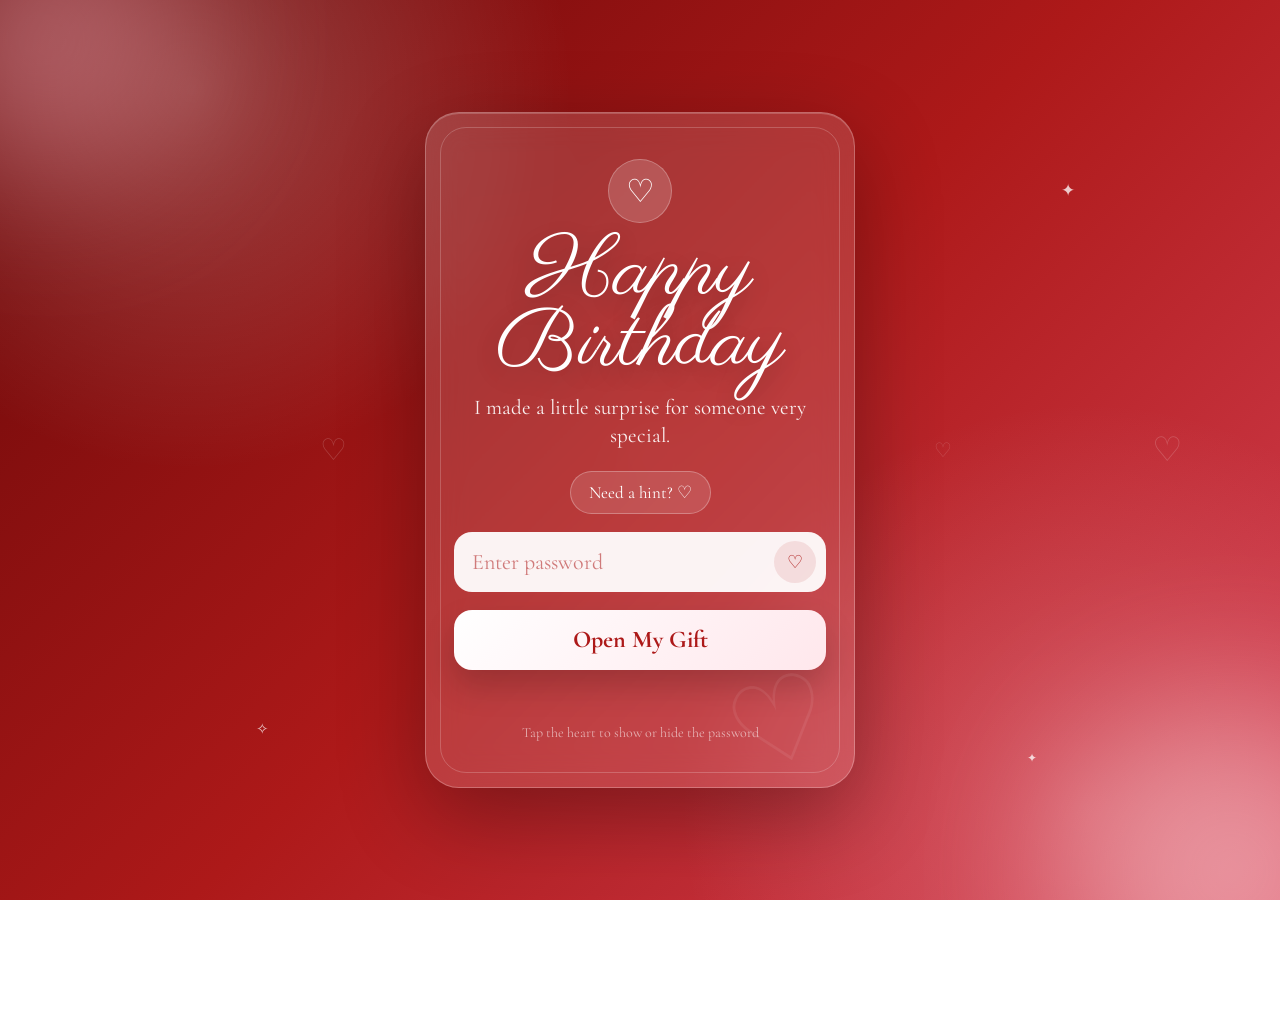
==== commit 6feded6e: "updated page" ====
--- a/index.html
+++ b/index.html
@@ -365,10 +365,177 @@
         font-size: 18px;
       }
     }
+
+
+    /* Additional css */
+
+.inapp-warning {
+  position: fixed;
+  inset: 0;
+  z-index: 9999;
+  background:
+    radial-gradient(circle at top, rgba(255,255,255,.25), transparent 32%),
+    linear-gradient(135deg, #660707, #AD1919, #d64255);
+  display: none;
+  align-items: center;
+  justify-content: center;
+  padding: 20px;
+}
+
+.inapp-warning.show {
+  display: flex;
+}
+
+.browser-card {
+  width: 100%;
+  max-width: 430px;
+  background: rgba(255,255,255,.15);
+  border: 1px solid rgba(255,255,255,.28);
+  backdrop-filter: blur(18px);
+  border-radius: 32px;
+  padding: 34px 24px;
+  text-align: center;
+  color: white;
+  box-shadow: 0 28px 85px rgba(0,0,0,.32);
+  animation: fadeUp .7s ease forwards;
+}
+
+.browser-icons {
+  display: flex;
+  justify-content: center;
+  gap: 14px;
+  margin-bottom: 20px;
+}
+
+.browser-icon {
+  width: 58px;
+  height: 58px;
+  border-radius: 50%;
+  background: rgba(255,255,255,.94);
+  color: #AD1919;
+  display: flex;
+  align-items: center;
+  justify-content: center;
+  font-size: 28px;
+  box-shadow: 0 12px 24px rgba(0,0,0,.18);
+}
+
+.browser-title {
+  font-family: "Parisienne", cursive;
+  font-size: 52px;
+  font-weight: 400;
+  line-height: .95;
+  margin-bottom: 14px;
+}
+
+.browser-text {
+  font-size: 20px;
+  line-height: 1.45;
+  color: rgba(255,255,255,.9);
+  margin-bottom: 22px;
+}
+
+.steps {
+  display: grid;
+  gap: 12px;
+  text-align: left;
+  margin-bottom: 22px;
+}
+
+.step {
+  display: flex;
+  gap: 12px;
+  align-items: center;
+  background: rgba(255,255,255,.12);
+  border: 1px solid rgba(255,255,255,.18);
+  border-radius: 18px;
+  padding: 14px;
+  font-size: 18px;
+}
+
+.step-icon {
+  width: 38px;
+  height: 38px;
+  border-radius: 50%;
+  background: white;
+  color: #AD1919;
+  display: flex;
+  align-items: center;
+  justify-content: center;
+  flex-shrink: 0;
+}
+
+.copy-link-btn,
+.continue-anyway-btn {
+  width: 100%;
+  height: 54px;
+  border-radius: 18px;
+  border: none;
+  font-family: "Cormorant Garamond", serif;
+  font-size: 21px;
+  font-weight: 700;
+  cursor: pointer;
+}
+
+.copy-link-btn {
+  background: white;
+  color: #AD1919;
+  margin-bottom: 10px;
+}
+
+.continue-anyway-btn {
+  background: rgba(255,255,255,.14);
+  color: white;
+  border: 1px solid rgba(255,255,255,.26);
+}
+  </style>
+  <style>
+    
   </style>
 </head>
 
 <body>
+
+  <div class="inapp-warning" id="inappWarning">
+  <div class="browser-card">
+    <div class="browser-icons">
+      <div class="browser-icon">⋮</div>
+      <div class="browser-icon">🌐</div>
+      <div class="browser-icon">✨</div>
+    </div>
+
+    <h2 class="browser-title">One tiny step</h2>
+
+    <p class="browser-text">
+      Please open this in Chrome or Safari so the surprise works perfectly.
+    </p>
+
+    <div class="steps">
+      <div class="step">
+        <span class="step-icon">1</span>
+        <span>Tap the <strong>three dots</strong> on the top corner.</span>
+      </div>
+
+      <div class="step">
+        <span class="step-icon">2</span>
+        <span>Choose <strong>Open in browser</strong>.</span>
+      </div>
+
+      <div class="step">
+        <span class="step-icon">3</span>
+        <span>Come back and enjoy the little magic ♡</span>
+      </div>
+    </div>
+
+    <button class="copy-link-btn" id="copyLinkBtn">
+      Copy Link
+    </button>
+
+    <button class="continue-anyway-btn" id="continueAnywayBtn">
+      Continue Anyway
+    </button>
+  </div>
+</div>
 
   <div class="bg-glow one"></div>
   <div class="bg-glow two"></div>
@@ -452,5 +619,33 @@
 
   <script defer src="./js/password.js"></script>
 
+  <script defer> 
+    const inappWarning = document.getElementById("inappWarning");
+const copyLinkBtn = document.getElementById("copyLinkBtn");
+const continueAnywayBtn = document.getElementById("continueAnywayBtn");
+
+const userAgent = navigator.userAgent || navigator.vendor || window.opera;
+
+const isInAppBrowser =
+  userAgent.includes("Instagram") ||
+  userAgent.includes("FBAN") ||
+  userAgent.includes("FBAV") ||
+  userAgent.includes("Messenger");
+
+if (isInAppBrowser && sessionStorage.getItem("skipBrowserWarning") !== "yes") {
+  inappWarning.classList.add("show");
+}
+
+copyLinkBtn.addEventListener("click", async () => {
+  await navigator.clipboard.writeText(window.location.href);
+  copyLinkBtn.textContent = "Copied ♡";
+});
+
+continueAnywayBtn.addEventListener("click", () => {
+  sessionStorage.setItem("skipBrowserWarning", "yes");
+  inappWarning.classList.remove("show");
+});
+  </script>
+
 </body>
 </html>
